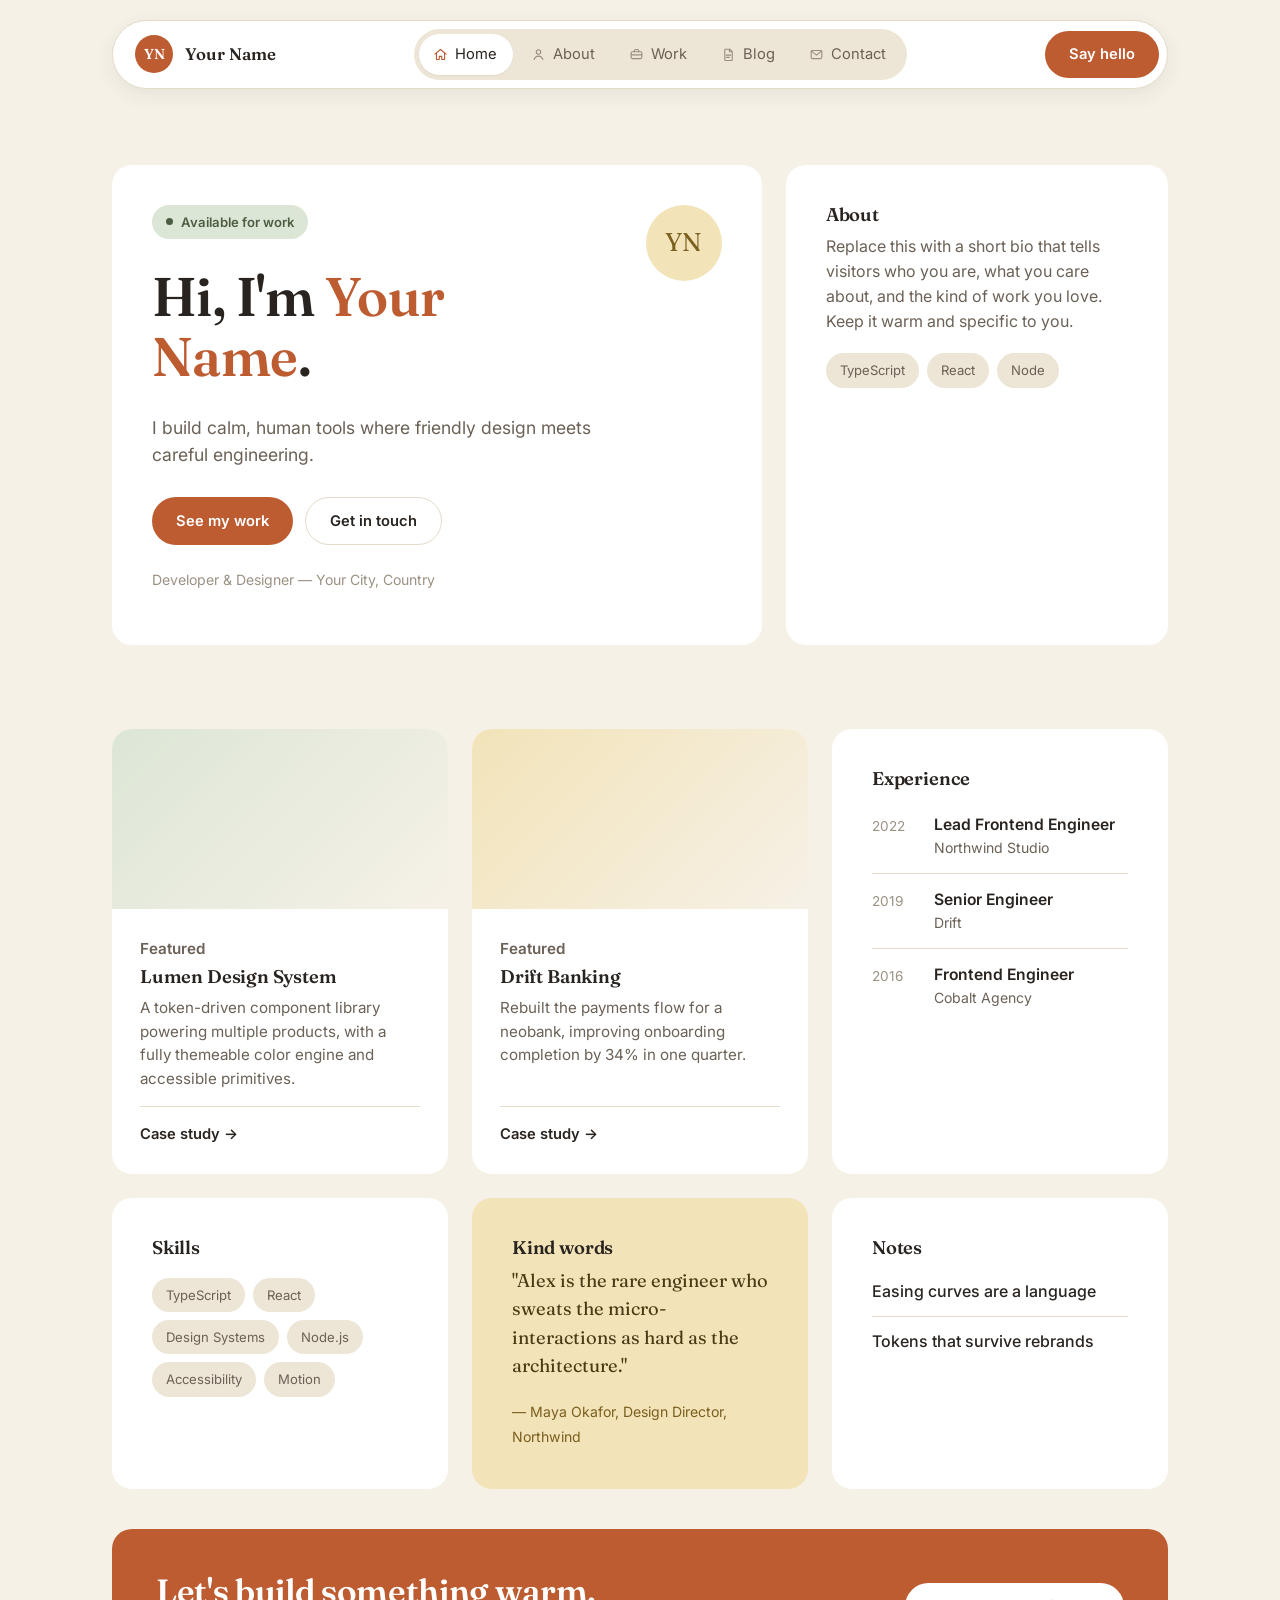
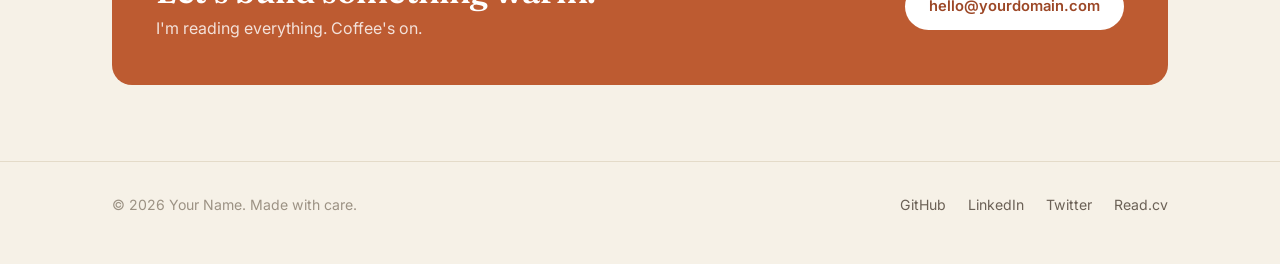
==== index.html @ e86f9ac6 "First Commit" ====
<!DOCTYPE html>
<html lang="en">
<head>
<meta charset="UTF-8">
<meta name="viewport" content="width=device-width, initial-scale=1.0">
<title>Your Name — Developer &amp; Designer</title>
<meta name="description" content="Portfolio of Your Name, a developer and designer building calm, human tools.">
<link rel="preconnect" href="https://fonts.googleapis.com">
<link href="https://fonts.googleapis.com/css2?family=Fraunces:wght@500;600;700&family=Inter:wght@400;500;600;700&display=swap" rel="stylesheet">
<link rel="stylesheet" href="styles.css">
</head>
<body>

<header class="site-header">
  <div class="container">
    <div class="navbar">
      <a href="index.html" class="brand">
      <span class="brand-mark">YN</span>
      <span class="brand-name">Your Name</span>
    </a>
      <nav class="main-nav">
      <a href="index.html" class="active"><svg class="nav-icon" viewBox="0 0 24 24" fill="none" stroke="currentColor" stroke-width="1.8" stroke-linecap="round" stroke-linejoin="round"><path d="M3 11.5 12 4l9 7.5"/><path d="M5.5 10v9a1 1 0 0 0 1 1H9a1 1 0 0 0 1-1v-4h4v4a1 1 0 0 0 1 1h2.5a1 1 0 0 0 1-1v-9"/></svg><span>Home</span></a>
      <a href="about.html"><svg class="nav-icon" viewBox="0 0 24 24" fill="none" stroke="currentColor" stroke-width="1.8" stroke-linecap="round" stroke-linejoin="round"><circle cx="12" cy="8" r="3.5"/><path d="M5 20c1.2-3.6 4-5.5 7-5.5s5.8 1.9 7 5.5"/></svg><span>About</span></a>
      <a href="work.html"><svg class="nav-icon" viewBox="0 0 24 24" fill="none" stroke="currentColor" stroke-width="1.8" stroke-linecap="round" stroke-linejoin="round"><rect x="3.5" y="7.5" width="17" height="11" rx="2"/><path d="M8.5 7.5V6a2 2 0 0 1 2-2h3a2 2 0 0 1 2 2v1.5"/><path d="M3.5 12.5h17"/></svg><span>Work</span></a>
      <a href="blog.html"><svg class="nav-icon" viewBox="0 0 24 24" fill="none" stroke="currentColor" stroke-width="1.8" stroke-linecap="round" stroke-linejoin="round"><path d="M7 3.5h7l4 4v13a1 1 0 0 1-1 1H7a1 1 0 0 1-1-1v-16a1 1 0 0 1 1-1Z"/><path d="M13.5 3.5v4h4"/><path d="M8.5 13h7M8.5 16.5h5"/></svg><span>Blog</span></a>
      <a href="contact.html"><svg class="nav-icon" viewBox="0 0 24 24" fill="none" stroke="currentColor" stroke-width="1.8" stroke-linecap="round" stroke-linejoin="round"><rect x="3.5" y="5.5" width="17" height="13" rx="2"/><path d="M4 6.5l8 6.5 8-6.5"/></svg><span>Contact</span></a>
    </nav>
      <div class="nav-actions">
        <a href="contact.html" class="btn btn-primary">Say hello</a>
        <button class="nav-toggle" aria-label="Toggle menu">
        <span></span><span></span><span></span>
      </button>
      </div>
    </div>
  </div>
</header>
<div class="mobile-menu" id="mobile-menu" aria-hidden="true">
  <div class="mobile-menu-backdrop" data-close></div>
  <div class="mobile-menu-panel">
    <div class="mobile-menu-top">
      <button class="mobile-menu-close" aria-label="Close menu" data-close><svg viewBox="0 0 24 24" fill="none" stroke="currentColor" stroke-width="2" stroke-linecap="round"><path d="M6 6l12 12M18 6 6 18"/></svg></button>
      <div class="mobile-menu-avatar">YN</div>
      <div class="mobile-menu-name">Your Name</div>
      <div class="mobile-menu-tagline">Developer &amp; Designer</div>
    </div>
    <div class="mobile-menu-body">
      <p class="mobile-menu-label">Navigate</p>
      <a href="index.html" class="mobile-menu-link active" data-close>
        <span class="icon-box"><svg viewBox="0 0 24 24" fill="none" stroke="currentColor" stroke-width="1.8" stroke-linecap="round" stroke-linejoin="round"><path d="M3 11.5 12 4l9 7.5"/><path d="M5.5 10v9a1 1 0 0 0 1 1H9a1 1 0 0 0 1-1v-4a1 1 0 0 1 1-1h2a1 1 0 0 1 1 1v4a1 1 0 0 0 1 1h2.5a1 1 0 0 0 1-1v-9"/></svg></span> Home
      </a>
      <a href="about.html" class="mobile-menu-link" data-close>
        <span class="icon-box"><svg viewBox="0 0 24 24" fill="none" stroke="currentColor" stroke-width="1.8" stroke-linecap="round" stroke-linejoin="round"><circle cx="12" cy="8" r="3.3"/><path d="M5 19.5c1.2-3.2 4-5 7-5s5.8 1.8 7 5"/></svg></span> About
      </a>
      <a href="work.html" class="mobile-menu-link" data-close>
        <span class="icon-box"><svg viewBox="0 0 24 24" fill="none" stroke="currentColor" stroke-width="1.8" stroke-linecap="round" stroke-linejoin="round"><rect x="3" y="7.5" width="18" height="11.5" rx="2"/><path d="M8 7.5V6a2 2 0 0 1 2-2h4a2 2 0 0 1 2 2v1.5"/><path d="M3 12.5h18"/></svg></span> Work
      </a>
      <a href="blog.html" class="mobile-menu-link" data-close>
        <span class="icon-box"><svg viewBox="0 0 24 24" fill="none" stroke="currentColor" stroke-width="1.8" stroke-linecap="round" stroke-linejoin="round"><path d="M4 5.5A2 2 0 0 1 6 3.5h5V19H6a2 2 0 0 0-2 2V5.5Z"/><path d="M20 5.5A2 2 0 0 0 18 3.5h-5V19h5a2 2 0 0 1 2 2V5.5Z"/></svg></span> Blog
      </a>
      <a href="contact.html" class="mobile-menu-link" data-close>
        <span class="icon-box"><svg viewBox="0 0 24 24" fill="none" stroke="currentColor" stroke-width="1.8" stroke-linecap="round" stroke-linejoin="round"><rect x="3" y="5.5" width="18" height="13" rx="2"/><path d="m4 7 8 6 8-6"/></svg></span> Contact
      </a>
      <div class="mobile-menu-divider"></div>
      <p class="mobile-menu-label">Connect</p>
      <a href="https://github.com" target="_blank" rel="noopener" class="mobile-menu-link">
        <span class="icon-box"><svg viewBox="0 0 24 24" fill="none" stroke="currentColor" stroke-width="1.8" stroke-linecap="round" stroke-linejoin="round"><path d="M7 17 17 7"/><path d="M9 7h8v8"/></svg></span> GitHub
      </a>
      <a href="https://linkedin.com" target="_blank" rel="noopener" class="mobile-menu-link">
        <span class="icon-box"><svg viewBox="0 0 24 24" fill="none" stroke="currentColor" stroke-width="1.8" stroke-linecap="round" stroke-linejoin="round"><path d="M7 17 17 7"/><path d="M9 7h8v8"/></svg></span> LinkedIn
      </a>
      <a href="https://twitter.com" target="_blank" rel="noopener" class="mobile-menu-link">
        <span class="icon-box"><svg viewBox="0 0 24 24" fill="none" stroke="currentColor" stroke-width="1.8" stroke-linecap="round" stroke-linejoin="round"><path d="M7 17 17 7"/><path d="M9 7h8v8"/></svg></span> Twitter
      </a>
      <a href="https://read.cv" target="_blank" rel="noopener" class="mobile-menu-link">
        <span class="icon-box"><svg viewBox="0 0 24 24" fill="none" stroke="currentColor" stroke-width="1.8" stroke-linecap="round" stroke-linejoin="round"><path d="M7 17 17 7"/><path d="M9 7h8v8"/></svg></span> Read.cv
      </a>
    </div>
    <div class="mobile-menu-footer">
      <a href="contact.html" class="btn btn-primary" data-close>Say hello</a>
      <a href="mailto:hello@yourdomain.com" class="btn btn-secondary">Email me</a>
    </div>
  </div>
</div>
<main>
  <!-- Hero -->
  <section class="hero">
    <div class="container hero-grid">
      <div class="card hero-main">
        <div class="hero-photo">YN</div>
        <span class="badge"><span class="badge-dot"></span> Available for work</span>
        <h1>Hi, I'm <em>Your Name</em>.</h1>
        <p class="hero-sub">I build calm, human tools where friendly design meets careful engineering.</p>
        <div class="hero-actions">
          <a href="work.html" class="btn btn-primary">See my work</a>
          <a href="contact.html" class="btn btn-secondary">Get in touch</a>
        </div>
        <p class="hero-meta">Developer &amp; Designer — Your City, Country</p>
      </div>

      <div class="card hero-about">
        <h3>About</h3>
        <p>Replace this with a short bio that tells visitors who you are, what you care about, and the kind of work you love. Keep it warm and specific to you.</p>
        <div class="tag-row">
          <span class="tag">TypeScript</span>
          <span class="tag">React</span>
          <span class="tag">Node</span>
        </div>
      </div>
    </div>
  </section>

  <!-- Featured work + Experience/Skills -->
  <section>
    <div class="container grid-3">
      <a href="work.html" class="card project-card">
        <div class="project-thumb"></div>
        <div class="project-body">
          <p class="card-eyebrow">Featured</p>
          <h3>Lumen Design System</h3>
          <p>A token-driven component library powering multiple products, with a fully themeable color engine and accessible primitives.</p>
          <span class="project-link">Case study →</span>
        </div>
      </a>

      <a href="work.html" class="card project-card">
        <div class="project-thumb alt"></div>
        <div class="project-body">
          <p class="card-eyebrow">Featured</p>
          <h3>Drift Banking</h3>
          <p>Rebuilt the payments flow for a neobank, improving onboarding completion by 34% in one quarter.</p>
          <span class="project-link">Case study →</span>
        </div>
      </a>

      <div class="card">
        <h3>Experience</h3>
        <div class="timeline-row">
          <span class="timeline-year">2022</span>
          <div>
            <div class="timeline-role">Lead Frontend Engineer</div>
            <div class="timeline-org">Northwind Studio</div>
          </div>
        </div>
        <div class="timeline-row">
          <span class="timeline-year">2019</span>
          <div>
            <div class="timeline-role">Senior Engineer</div>
            <div class="timeline-org">Drift</div>
          </div>
        </div>
        <div class="timeline-row">
          <span class="timeline-year">2016</span>
          <div>
            <div class="timeline-role">Frontend Engineer</div>
            <div class="timeline-org">Cobalt Agency</div>
          </div>
        </div>
      </div>
    </div>

    <div class="container grid-3">
      <div class="card">
        <h3>Skills</h3>
        <div class="tag-row">
          <span class="tag">TypeScript</span>
          <span class="tag">React</span>
          <span class="tag">Design Systems</span>
          <span class="tag">Node.js</span>
          <span class="tag">Accessibility</span>
          <span class="tag">Motion</span>
        </div>
      </div>

      <div class="card quote-card">
        <h3>Kind words</h3>
        <p>"Alex is the rare engineer who sweats the micro-interactions as hard as the architecture."</p>
        <cite>— Maya Okafor, Design Director, Northwind</cite>
      </div>

      <div class="card notes-card">
        <h3>Notes</h3>
        <ul>
          <li><a href="blog.html">Easing curves are a language</a></li>
          <li><a href="blog.html">Tokens that survive rebrands</a></li>
        </ul>
      </div>
    </div>

    <div class="container">
      <div class="cta-banner">
        <div>
          <h2>Let's build something warm.</h2>
          <p>I'm reading everything. Coffee's on.</p>
        </div>
        <a href="mailto:hello@yourdomain.com" class="btn btn-secondary">hello@yourdomain.com</a>
      </div>
    </div>
  </section>
</main>

<footer class="site-footer">
  <div class="container">
    <span class="footer-copy">© 2026 Your Name. Made with care.</span>
    <div class="footer-links">
      <a href="https://github.com" target="_blank" rel="noopener">GitHub</a>
      <a href="https://linkedin.com" target="_blank" rel="noopener">LinkedIn</a>
      <a href="https://twitter.com" target="_blank" rel="noopener">Twitter</a>
      <a href="https://read.cv" target="_blank" rel="noopener">Read.cv</a>
    </div>
  </div>
</footer>

<script src="script.js"></script>
</body>
</html>
---- styles.css ----
/* ============================================
   PORTFOLIO — SHARED STYLESHEET
   Edit the CSS variables below to re-theme
   the whole site from one place.
   ============================================ */

:root {
  /* Colors */
  --bg: #F6F1E7;
  --bg-card: #FFFFFF;
  --bg-card-alt: #EDE6D6;
  --ink: #2A2420;
  --ink-soft: #6B6156;
  --ink-faint: #9C9284;
  --accent: #BD5B31;
  --accent-dark: #9C4726;
  --sage: #DCE6D6;
  --sage-ink: #4B5D42;
  --butter: #F2E3B8;
  --butter-ink: #7A5F1F;
  --line: #E4DBC9;

  /* Type */
  --font-display: "Fraunces", Georgia, "Times New Roman", serif;
  --font-body: "Inter", -apple-system, BlinkMacSystemFont, "Segoe UI", sans-serif;

  /* Layout */
  --max-width: 1120px;
  --radius-lg: 20px;
  --radius-md: 14px;
  --radius-sm: 10px;
  --gap: 24px;
}

* { box-sizing: border-box; }

html {
  scroll-behavior: smooth;
}

body {
  margin: 0;
  background: var(--bg);
  color: var(--ink);
  font-family: var(--font-body);
  font-size: 16px;
  line-height: 1.55;
  -webkit-font-smoothing: antialiased;
}

img { max-width: 100%; display: block; }

a {
  color: inherit;
  text-decoration: none;
}

.container {
  max-width: var(--max-width);
  margin: 0 auto;
  padding: 0 32px;
}

h1, h2, h3, h4 {
  font-family: var(--font-display);
  font-weight: 600;
  line-height: 1.1;
  margin: 0 0 0.5em 0;
  letter-spacing: -0.01em;
}

p { margin: 0 0 1em 0; }

/* ---------- Header / Nav ---------- */

.site-header {
  position: sticky;
  top: 0;
  z-index: 30;
  padding: 20px 0;
  background: linear-gradient(to bottom, var(--bg) 72%, transparent);
}

.navbar {
  display: flex;
  align-items: center;
  justify-content: space-between;
  gap: 20px;
  background: var(--bg-card);
  border: 1px solid var(--line);
  border-radius: 999px;
  padding: 8px 8px 8px 22px;
  box-shadow: 0 6px 20px rgba(42, 36, 32, 0.07);
  position: relative;
}

.nav-actions {
  display: flex;
  align-items: center;
  gap: 6px;
}

/* Hamburger -> X animation */
.nav-toggle {
  position: relative;
  width: 38px;
  height: 38px;
  border-radius: 50%;
}
.nav-toggle span {
  transition: transform 0.25s ease, opacity 0.2s ease;
}
.nav-toggle.active span:nth-child(1) {
  transform: translateY(7px) rotate(45deg);
}
.nav-toggle.active span:nth-child(2) {
  opacity: 0;
}
.nav-toggle.active span:nth-child(3) {
  transform: translateY(-7px) rotate(-45deg);
}

/* ---------- Mobile menu (app-style card) ---------- */

.mobile-menu {
  position: fixed;
  inset: 0;
  z-index: 100;
  display: none;
}
.mobile-menu.open { display: block; }

.mobile-menu-backdrop {
  position: absolute;
  inset: 0;
  background: rgba(31, 25, 20, 0.45);
  opacity: 0;
  transition: opacity 0.25s ease;
}
.mobile-menu.open .mobile-menu-backdrop { opacity: 1; }

.mobile-menu-panel {
  position: absolute;
  top: 84px;
  left: 50%;
  width: min(360px, calc(100% - 32px));
  max-height: calc(100vh - 110px);
  overflow-y: auto;
  background: var(--bg-card);
  border-radius: var(--radius-lg);
  box-shadow: 0 20px 50px rgba(31, 25, 20, 0.25);
  transform: translate(-50%, -12px) scale(0.96);
  opacity: 0;
  transition: transform 0.25s ease, opacity 0.2s ease;
  pointer-events: none;
}
.mobile-menu.open .mobile-menu-panel {
  transform: translate(-50%, 0) scale(1);
  opacity: 1;
  pointer-events: auto;
}

.mobile-menu-top {
  background: linear-gradient(135deg, var(--accent), var(--accent-dark));
  color: #fff;
  padding: 24px 24px 20px;
  border-radius: var(--radius-lg) var(--radius-lg) 0 0;
  position: relative;
}

.mobile-menu-close {
  position: absolute;
  top: 16px;
  right: 16px;
  width: 30px;
  height: 30px;
  border-radius: 50%;
  border: none;
  background: rgba(255,255,255,0.2);
  color: #fff;
  display: flex;
  align-items: center;
  justify-content: center;
  cursor: pointer;
}
.mobile-menu-close svg { width: 15px; height: 15px; }

.mobile-menu-avatar {
  width: 52px;
  height: 52px;
  border-radius: 50%;
  background: rgba(255,255,255,0.18);
  border: 2px solid rgba(255,255,255,0.4);
  display: flex;
  align-items: center;
  justify-content: center;
  font-family: var(--font-display);
  font-weight: 600;
  font-size: 1.1rem;
  margin-bottom: 12px;
}

.mobile-menu-name {
  font-family: var(--font-display);
  font-weight: 600;
  font-size: 1.15rem;
}
.mobile-menu-tagline {
  font-size: 0.85rem;
  color: rgba(255,255,255,0.85);
  margin-top: 2px;
}

.mobile-menu-body { padding: 10px 14px 16px; }

.mobile-menu-label {
  font-size: 0.75rem;
  font-weight: 600;
  text-transform: uppercase;
  letter-spacing: 0.04em;
  color: var(--ink-faint);
  padding: 14px 10px 6px;
}

.mobile-menu-link {
  display: flex;
  align-items: center;
  gap: 12px;
  padding: 12px 10px;
  border-radius: var(--radius-sm);
  font-weight: 500;
  color: var(--ink);
  transition: background 0.15s ease;
}
.mobile-menu-link:hover { background: var(--bg-card-alt); }
.mobile-menu-link.active {
  background: var(--bg-card-alt);
  font-weight: 600;
}
.mobile-menu-link .icon-box {
  width: 34px;
  height: 34px;
  border-radius: 10px;
  background: var(--bg-card-alt);
  display: flex;
  align-items: center;
  justify-content: center;
  flex-shrink: 0;
}
.mobile-menu-link.active .icon-box { background: var(--butter); }
.mobile-menu-link .icon-box svg { width: 17px; height: 17px; color: var(--accent-dark); }

.mobile-menu-divider {
  height: 1px;
  background: var(--line);
  margin: 8px 4px;
}

.mobile-menu-footer {
  display: flex;
  gap: 10px;
  padding: 14px;
  border-top: 1px solid var(--line);
}
.mobile-menu-footer .btn { flex: 1; padding: 12px 14px; font-size: 0.88rem; }

.brand {
  display: flex;
  align-items: center;
  gap: 12px;
  font-family: var(--font-display);
  font-weight: 600;
  font-size: 1.05rem;
}

.brand-mark {
  width: 38px;
  height: 38px;
  border-radius: 50%;
  background: var(--accent);
  color: #fff;
  display: flex;
  align-items: center;
  justify-content: center;
  font-family: var(--font-display);
  font-weight: 600;
  font-size: 0.9rem;
  flex-shrink: 0;
}

.main-nav {
  display: flex;
  align-items: center;
  gap: 4px;
  background: var(--bg-card-alt);
  padding: 5px;
  border-radius: 999px;
}

.main-nav a {
  display: flex;
  align-items: center;
  gap: 7px;
  padding: 9px 16px 9px 14px;
  border-radius: 999px;
  font-size: 0.92rem;
  color: var(--ink-soft);
  transition: background 0.15s ease, color 0.15s ease;
}

.main-nav a .nav-icon {
  width: 15px;
  height: 15px;
  flex-shrink: 0;
  opacity: 0.65;
  transition: opacity 0.15s ease;
}

.main-nav a:hover {
  color: var(--ink);
}
.main-nav a:hover .nav-icon { opacity: 0.9; }

.main-nav a.active {
  background: var(--bg-card);
  color: var(--ink);
  box-shadow: 0 1px 2px rgba(0,0,0,0.06);
}
.main-nav a.active .nav-icon { opacity: 1; color: var(--accent); }

.btn {
  display: inline-flex;
  align-items: center;
  justify-content: center;
  padding: 12px 24px;
  border-radius: 999px;
  font-size: 0.92rem;
  font-weight: 600;
  border: none;
  cursor: pointer;
  transition: transform 0.15s ease, background 0.15s ease;
  white-space: nowrap;
}

.btn:hover { transform: translateY(-1px); }

.btn-primary {
  background: var(--accent);
  color: #fff;
}

.btn-primary:hover { background: var(--accent-dark); }

.btn-secondary {
  background: transparent;
  color: var(--ink);
  border: 1.5px solid var(--line);
}

.btn-secondary:hover { border-color: var(--ink-faint); }

.nav-toggle {
  display: none;
  background: none;
  border: none;
  cursor: pointer;
  padding: 8px;
}
.nav-toggle span {
  display: block;
  width: 22px;
  height: 2px;
  background: var(--ink);
  margin: 5px 0;
}

/* ---------- Hero ---------- */

.hero {
  padding: 56px 0 48px;
}

.hero-grid {
  display: grid;
  grid-template-columns: 1.7fr 1fr;
  gap: var(--gap);
  align-items: stretch;
}

.card {
  background: var(--bg-card);
  border-radius: var(--radius-lg);
  padding: 40px;
}

.hero-main {
  position: relative;
}

.badge {
  display: inline-flex;
  align-items: center;
  gap: 8px;
  background: var(--sage);
  color: var(--sage-ink);
  font-size: 0.82rem;
  font-weight: 600;
  padding: 7px 14px;
  border-radius: 999px;
  margin-bottom: 28px;
}

.badge-dot {
  width: 7px;
  height: 7px;
  border-radius: 50%;
  background: var(--sage-ink);
}

.hero-photo {
  position: absolute;
  top: 40px;
  right: 40px;
  width: 76px;
  height: 76px;
  border-radius: 50%;
  overflow: hidden;
  background: var(--butter);
  display: flex;
  align-items: center;
  justify-content: center;
  font-family: var(--font-display);
  font-size: 1.6rem;
  color: var(--butter-ink);
}

.hero-main h1 {
  font-size: clamp(2.4rem, 5vw, 3.4rem);
  max-width: 11ch;
}

.hero-main h1 em {
  font-style: normal;
  color: var(--accent);
}

.hero-sub {
  color: var(--ink-soft);
  font-size: 1.1rem;
  max-width: 42ch;
  margin-bottom: 28px;
}

.hero-actions {
  display: flex;
  gap: 12px;
  margin-bottom: 24px;
  flex-wrap: wrap;
}

.hero-meta {
  color: var(--ink-faint);
  font-size: 0.88rem;
}

.hero-about h3 {
  font-size: 1.3rem;
}

.hero-about p {
  color: var(--ink-soft);
}

.tag-row {
  display: flex;
  flex-wrap: wrap;
  gap: 8px;
  margin-top: 20px;
}

.tag {
  background: var(--bg-card-alt);
  color: var(--ink-soft);
  font-size: 0.82rem;
  padding: 7px 14px;
  border-radius: 999px;
}

/* ---------- Generic sections / grids ---------- */

section { padding: 12px 0; }

.section-lead {
  padding: 44px 0 8px;
}

.section-lead h2 {
  font-size: clamp(1.8rem, 3vw, 2.4rem);
}

.section-lead p {
  color: var(--ink-soft);
  font-size: 1.05rem;
  max-width: 52ch;
}

.grid-3 {
  display: grid;
  grid-template-columns: repeat(3, 1fr);
  gap: var(--gap);
  margin-top: 24px;
  margin-bottom: 24px;
}

.grid-2 {
  display: grid;
  grid-template-columns: 1fr 1fr;
  gap: var(--gap);
  margin-top: 24px;
  margin-bottom: 24px;
}

.card h3 { font-size: 1.15rem; }

.card-eyebrow {
  color: var(--accent);
  font-size: 0.85rem;
  font-weight: 600;
  margin-bottom: 6px;
}

/* Project card */

.project-card {
  overflow: hidden;
  padding: 0;
  display: flex;
  flex-direction: column;
}

.project-thumb {
  height: 180px;
  background: linear-gradient(135deg, var(--sage), #F6F1E7);
}

.project-thumb.alt {
  background: linear-gradient(135deg, var(--butter), #F6F1E7);
}

.project-body {
  padding: 28px;
  flex: 1;
  display: flex;
  flex-direction: column;
}

.project-body p {
  color: var(--ink-soft);
  font-size: 0.95rem;
}

.project-tags {
  display: flex;
  gap: 8px;
  flex-wrap: wrap;
  margin: 14px 0 18px;
}

.project-link {
  margin-top: auto;
  font-weight: 600;
  font-size: 0.92rem;
  color: var(--ink);
  border-top: 1px solid var(--line);
  padding-top: 16px;
}

.project-link:hover { color: var(--accent); }

/* Quote / notes cards */

.quote-card {
  background: var(--butter);
}

.quote-card p {
  font-size: 1.15rem;
  font-family: var(--font-display);
  color: #4A3A16;
}

.quote-card cite {
  font-style: normal;
  color: var(--butter-ink);
  font-size: 0.88rem;
}

.notes-card ul {
  list-style: none;
  padding: 0;
  margin: 4px 0 0;
}

.notes-card li {
  padding: 12px 0;
  border-bottom: 1px solid var(--line);
  font-weight: 500;
}

.notes-card li:last-child { border-bottom: none; }

/* Timeline (Experience) */

.timeline-row {
  display: flex;
  gap: 18px;
  padding: 14px 0;
  border-bottom: 1px solid var(--line);
}
.timeline-row:last-child { border-bottom: none; padding-bottom: 0; }
.timeline-row:first-child { padding-top: 0; }

.timeline-year {
  color: var(--ink-faint);
  font-size: 0.85rem;
  width: 44px;
  flex-shrink: 0;
  padding-top: 3px;
}

.timeline-role { font-weight: 600; font-size: 0.98rem; }
.timeline-org { color: var(--ink-soft); font-size: 0.88rem; }

/* CTA banner */

.cta-banner {
  background: var(--accent);
  color: #fff;
  border-radius: var(--radius-lg);
  padding: 44px;
  display: flex;
  align-items: center;
  justify-content: space-between;
  gap: 24px;
  flex-wrap: wrap;
  margin: 40px 0;
}

.cta-banner h2 {
  font-size: clamp(1.6rem, 3vw, 2.1rem);
  margin-bottom: 6px;
}

.cta-banner p { color: rgba(255,255,255,0.82); margin: 0; }

.cta-banner .btn-secondary {
  background: #fff;
  color: var(--accent-dark);
  border: none;
}

/* ---------- Footer ---------- */

.site-footer {
  padding: 32px 0 48px;
  border-top: 1px solid var(--line);
  margin-top: 24px;
}

.site-footer .container {
  display: flex;
  justify-content: space-between;
  align-items: center;
  flex-wrap: wrap;
  gap: 12px;
}

.footer-copy {
  color: var(--ink-faint);
  font-size: 0.88rem;
}

.footer-links {
  display: flex;
  gap: 22px;
  font-size: 0.88rem;
  color: var(--ink-soft);
}

.footer-links a:hover { color: var(--accent); }

/* ---------- Page header (non-home pages) ---------- */

.page-hero {
  padding: 20px 0 40px;
}

.page-hero .band {
  height: 90px;
  border-radius: var(--radius-lg);
  background: linear-gradient(120deg, var(--butter), var(--bg-card-alt));
  margin-bottom: -46px;
}

.page-hero .card {
  position: relative;
}

/* About page */

.about-header {
  display: flex;
  align-items: center;
  gap: 20px;
  margin-bottom: 24px;
}

.about-photo {
  width: 84px;
  height: 84px;
  border-radius: 50%;
  background: var(--butter);
  display: flex;
  align-items: center;
  justify-content: center;
  font-family: var(--font-display);
  font-size: 1.7rem;
  color: var(--butter-ink);
  flex-shrink: 0;
}

.about-role {
  color: var(--ink-soft);
  margin: 2px 0 0;
}

.about-body p {
  color: var(--ink-soft);
  font-size: 1.02rem;
}

.about-body h3 {
  margin-top: 32px;
  font-size: 1.2rem;
}

/* Blog list */

.post-row {
  display: flex;
  justify-content: space-between;
  align-items: center;
  gap: 24px;
  margin-bottom: 20px;
}

.post-meta {
  color: var(--accent);
  font-size: 0.82rem;
  font-weight: 600;
  margin-bottom: 8px;
}

.post-row h3 { font-size: 1.3rem; margin-bottom: 6px; }
.post-row p { color: var(--ink-soft); margin: 0; }
.post-read { font-weight: 600; font-size: 0.9rem; flex-shrink: 0; }
.post-read:hover { color: var(--accent); }

/* Contact form */

.contact-wrap {
  max-width: 640px;
  margin: 0 auto;
}

.contact-header {
  text-align: center;
  margin-bottom: 32px;
}

.contact-header p { color: var(--ink-soft); }

.form-row {
  display: grid;
  grid-template-columns: 1fr 1fr;
  gap: 18px;
  margin-bottom: 18px;
}

label {
  display: block;
  font-size: 0.88rem;
  font-weight: 600;
  margin-bottom: 8px;
}

input, textarea {
  width: 100%;
  font-family: var(--font-body);
  font-size: 0.95rem;
  padding: 14px 16px;
  border-radius: var(--radius-sm);
  border: 1.5px solid var(--line);
  background: var(--bg);
  color: var(--ink);
  resize: vertical;
}

input:focus, textarea:focus {
  outline: none;
  border-color: var(--accent);
}

textarea { min-height: 130px; margin-bottom: 20px; }

.form-status {
  margin-top: 14px;
  font-size: 0.9rem;
  color: var(--sage-ink);
  display: none;
}

.contact-footer {
  text-align: center;
  margin-top: 28px;
  color: var(--ink-soft);
  font-size: 0.92rem;
}

.contact-footer a { text-decoration: underline; }

.contact-socials {
  display: flex;
  justify-content: center;
  gap: 20px;
  margin-top: 18px;
  font-size: 0.88rem;
  color: var(--ink-soft);
}

.contact-socials a:hover { color: var(--accent); }

html, body { overflow-x: hidden; }

/* Tablet */
@media (max-width: 860px) {
  .hero-grid, .grid-3, .grid-2 { grid-template-columns: 1fr; }

  .main-nav { display: none; }
  .nav-toggle { display: flex; align-items: center; justify-content: center; }

  .hero-photo { top: 24px; right: 24px; width: 60px; height: 60px; font-size: 1.2rem; }

  .form-row { grid-template-columns: 1fr; }
  .card { padding: 28px; }
  .cta-banner { flex-direction: column; align-items: flex-start; }
}

/* Phone */
@media (max-width: 600px) {
  .container { padding: 0 18px; }

  .navbar { padding: 6px 6px 6px 16px; border-radius: var(--radius-lg); }
  .brand { font-size: 0.95rem; gap: 8px; }
  .brand-mark { width: 32px; height: 32px; font-size: 0.78rem; }
  .nav-actions .btn-primary { padding: 10px 16px; font-size: 0.85rem; }

  .hero-photo { display: none; }
  .card { padding: 22px; }
  .hero-main h1 { font-size: 2.1rem; }
  .hero-sub { font-size: 1rem; }
  .hero-actions { gap: 10px; }
  .hero-actions .btn { flex: 1 1 auto; }

  .section-lead { padding: 32px 0 4px; }

  .cta-banner { padding: 30px 24px; }
  .cta-banner .btn-secondary { width: 100%; word-break: break-word; }

  .post-row { flex-direction: column; align-items: flex-start; gap: 10px; }
  .about-header { flex-direction: column; align-items: flex-start; text-align: left; }
}

@media (max-width: 380px) {
  .brand-name { display: none; }
}
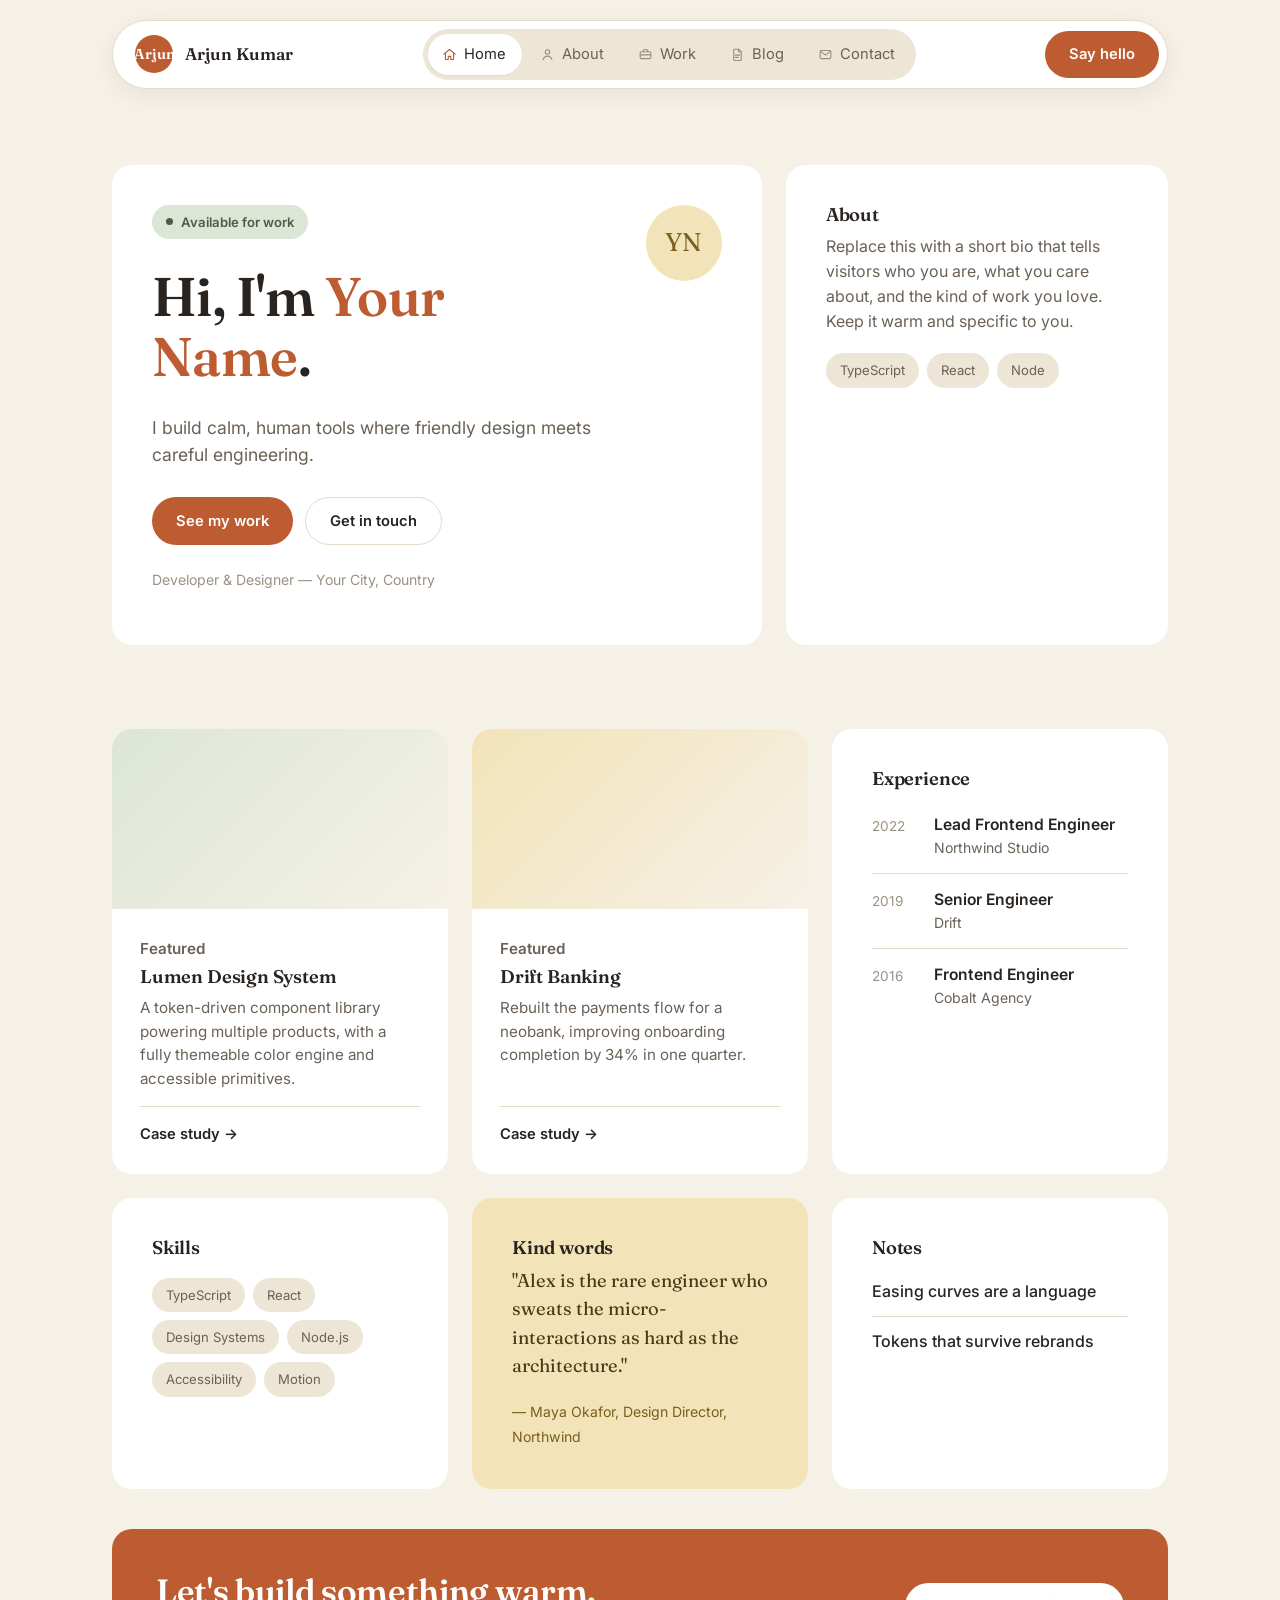
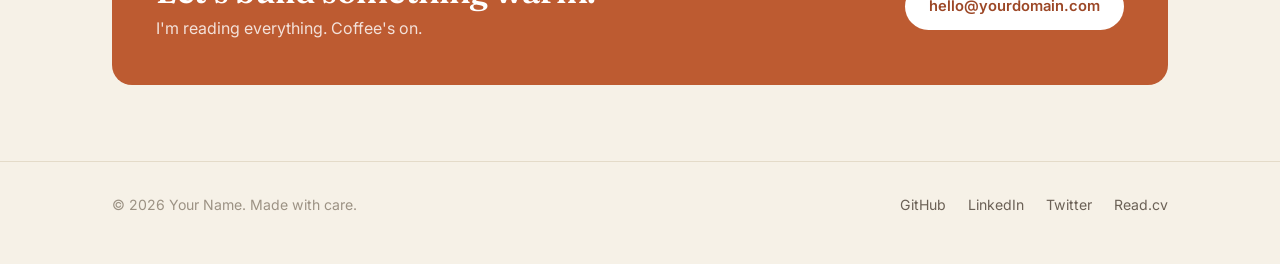
==== commit 78c94480: "Second Commit" ====
--- a/index.html
+++ b/index.html
@@ -15,8 +15,8 @@
   <div class="container">
     <div class="navbar">
       <a href="index.html" class="brand">
-      <span class="brand-mark">YN</span>
-      <span class="brand-name">Your Name</span>
+      <span class="brand-mark">Arjun</span>
+      <span class="brand-name">Arjun Kumar</span>
     </a>
       <nav class="main-nav">
       <a href="index.html" class="active"><svg class="nav-icon" viewBox="0 0 24 24" fill="none" stroke="currentColor" stroke-width="1.8" stroke-linecap="round" stroke-linejoin="round"><path d="M3 11.5 12 4l9 7.5"/><path d="M5.5 10v9a1 1 0 0 0 1 1H9a1 1 0 0 0 1-1v-4h4v4a1 1 0 0 0 1 1h2.5a1 1 0 0 0 1-1v-9"/></svg><span>Home</span></a>
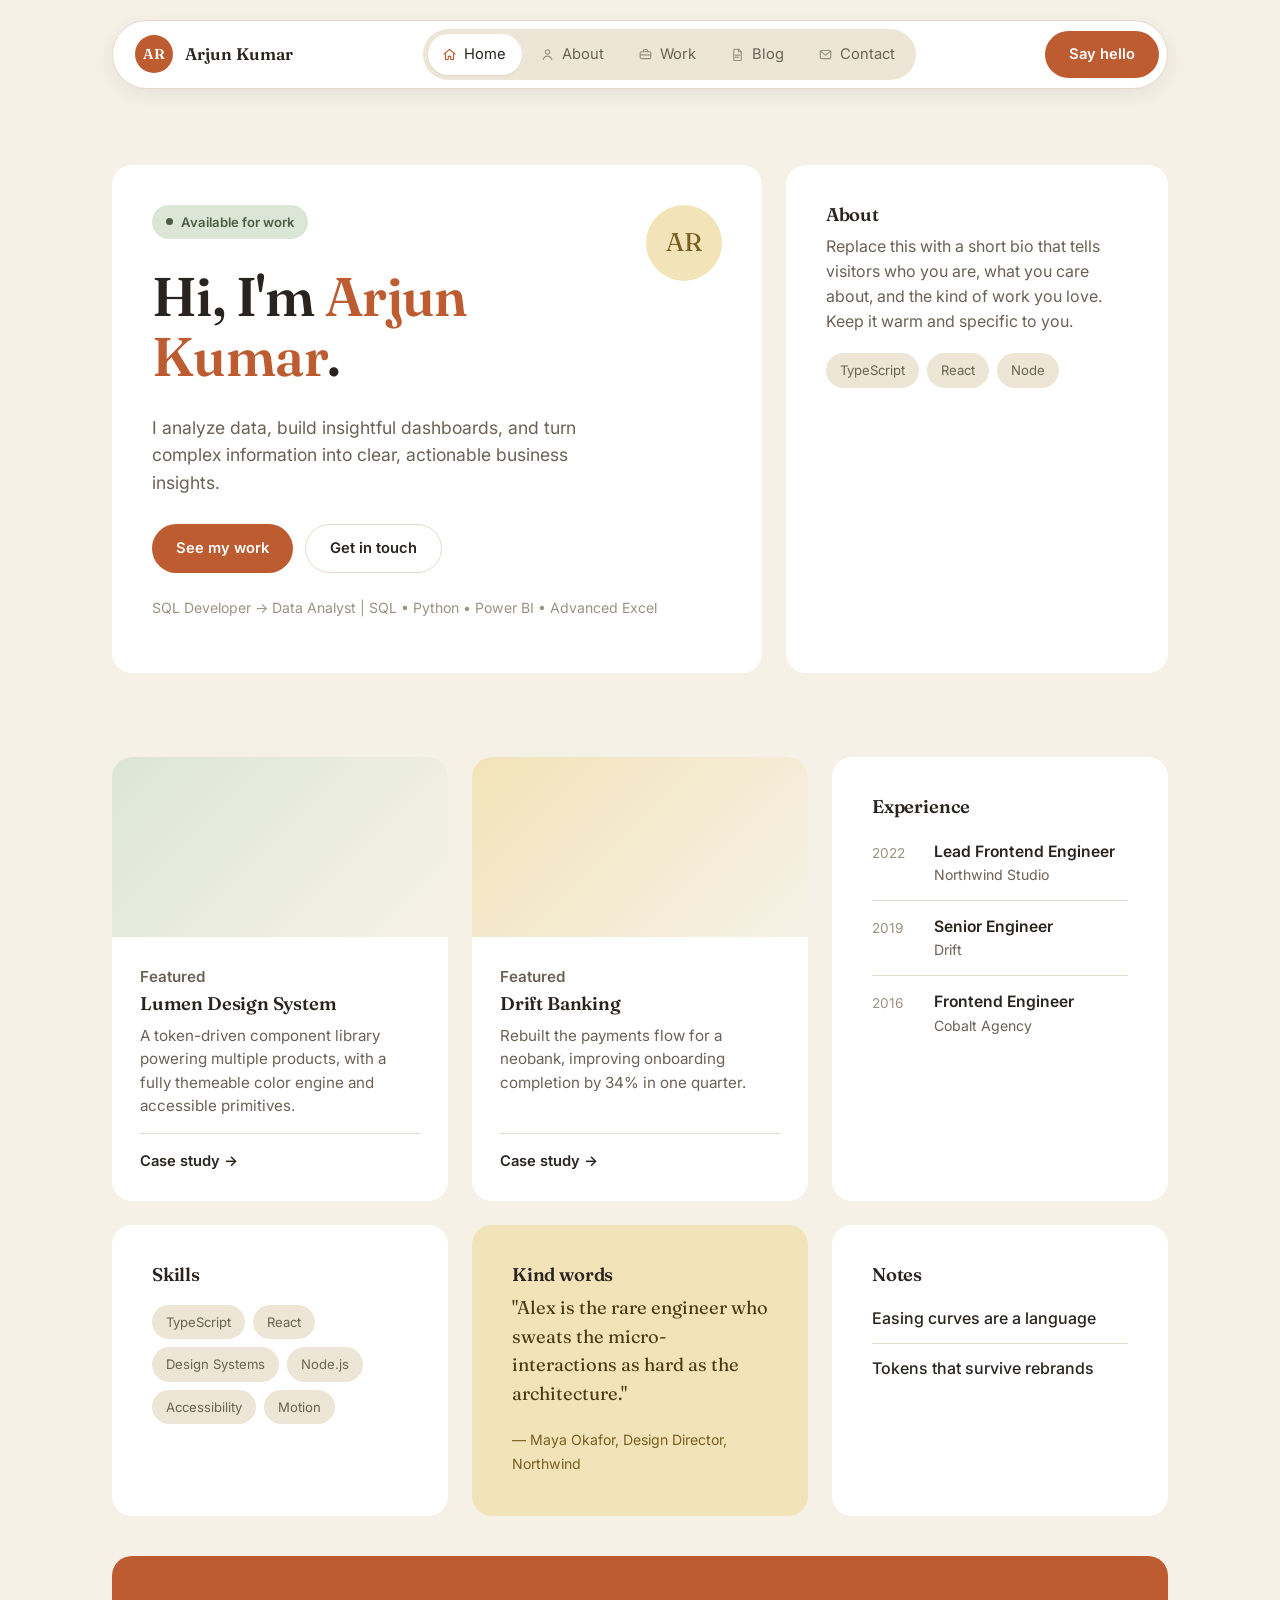
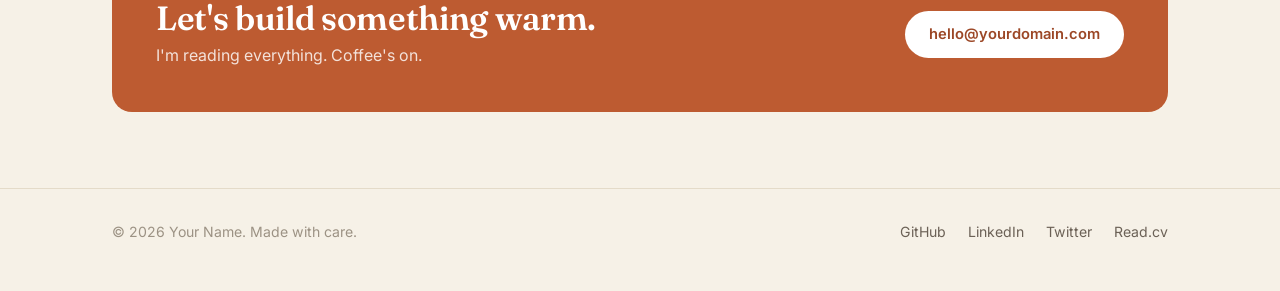
==== commit f8b43e2a: "Third Commit" ====
--- a/index.html
+++ b/index.html
@@ -15,7 +15,7 @@
   <div class="container">
     <div class="navbar">
       <a href="index.html" class="brand">
-      <span class="brand-mark">Arjun</span>
+      <span class="brand-mark">AR</span>
       <span class="brand-name">Arjun Kumar</span>
     </a>
       <nav class="main-nav">
@@ -39,9 +39,9 @@
   <div class="mobile-menu-panel">
     <div class="mobile-menu-top">
       <button class="mobile-menu-close" aria-label="Close menu" data-close><svg viewBox="0 0 24 24" fill="none" stroke="currentColor" stroke-width="2" stroke-linecap="round"><path d="M6 6l12 12M18 6 6 18"/></svg></button>
-      <div class="mobile-menu-avatar">YN</div>
-      <div class="mobile-menu-name">Your Name</div>
-      <div class="mobile-menu-tagline">Developer &amp; Designer</div>
+      <div class="mobile-menu-avatar">AR</div>
+      <div class="mobile-menu-name">Arjun Kumar</div>
+      <div class="mobile-menu-tagline">Data Analyst &amp; SQL Developer</div>
     </div>
     <div class="mobile-menu-body">
       <p class="mobile-menu-label">Navigate</p>
@@ -86,15 +86,16 @@
   <section class="hero">
     <div class="container hero-grid">
       <div class="card hero-main">
-        <div class="hero-photo">YN</div>
+        <div class="hero-photo">AR</div>
         <span class="badge"><span class="badge-dot"></span> Available for work</span>
-        <h1>Hi, I'm <em>Your Name</em>.</h1>
-        <p class="hero-sub">I build calm, human tools where friendly design meets careful engineering.</p>
+        <h1>Hi, I'm <em>Arjun Kumar</em>.</h1>
+        <p class="hero-sub">I analyze data, build insightful dashboards, and turn complex information into clear, actionable business insights.</p>
         <div class="hero-actions">
           <a href="work.html" class="btn btn-primary">See my work</a>
           <a href="contact.html" class="btn btn-secondary">Get in touch</a>
         </div>
-        <p class="hero-meta">Developer &amp; Designer — Your City, Country</p>
+        <p class="hero-meta">SQL Developer → Data Analyst | SQL • Python • Power BI • Advanced Excel</p>
+
       </div>
 
       <div class="card hero-about">
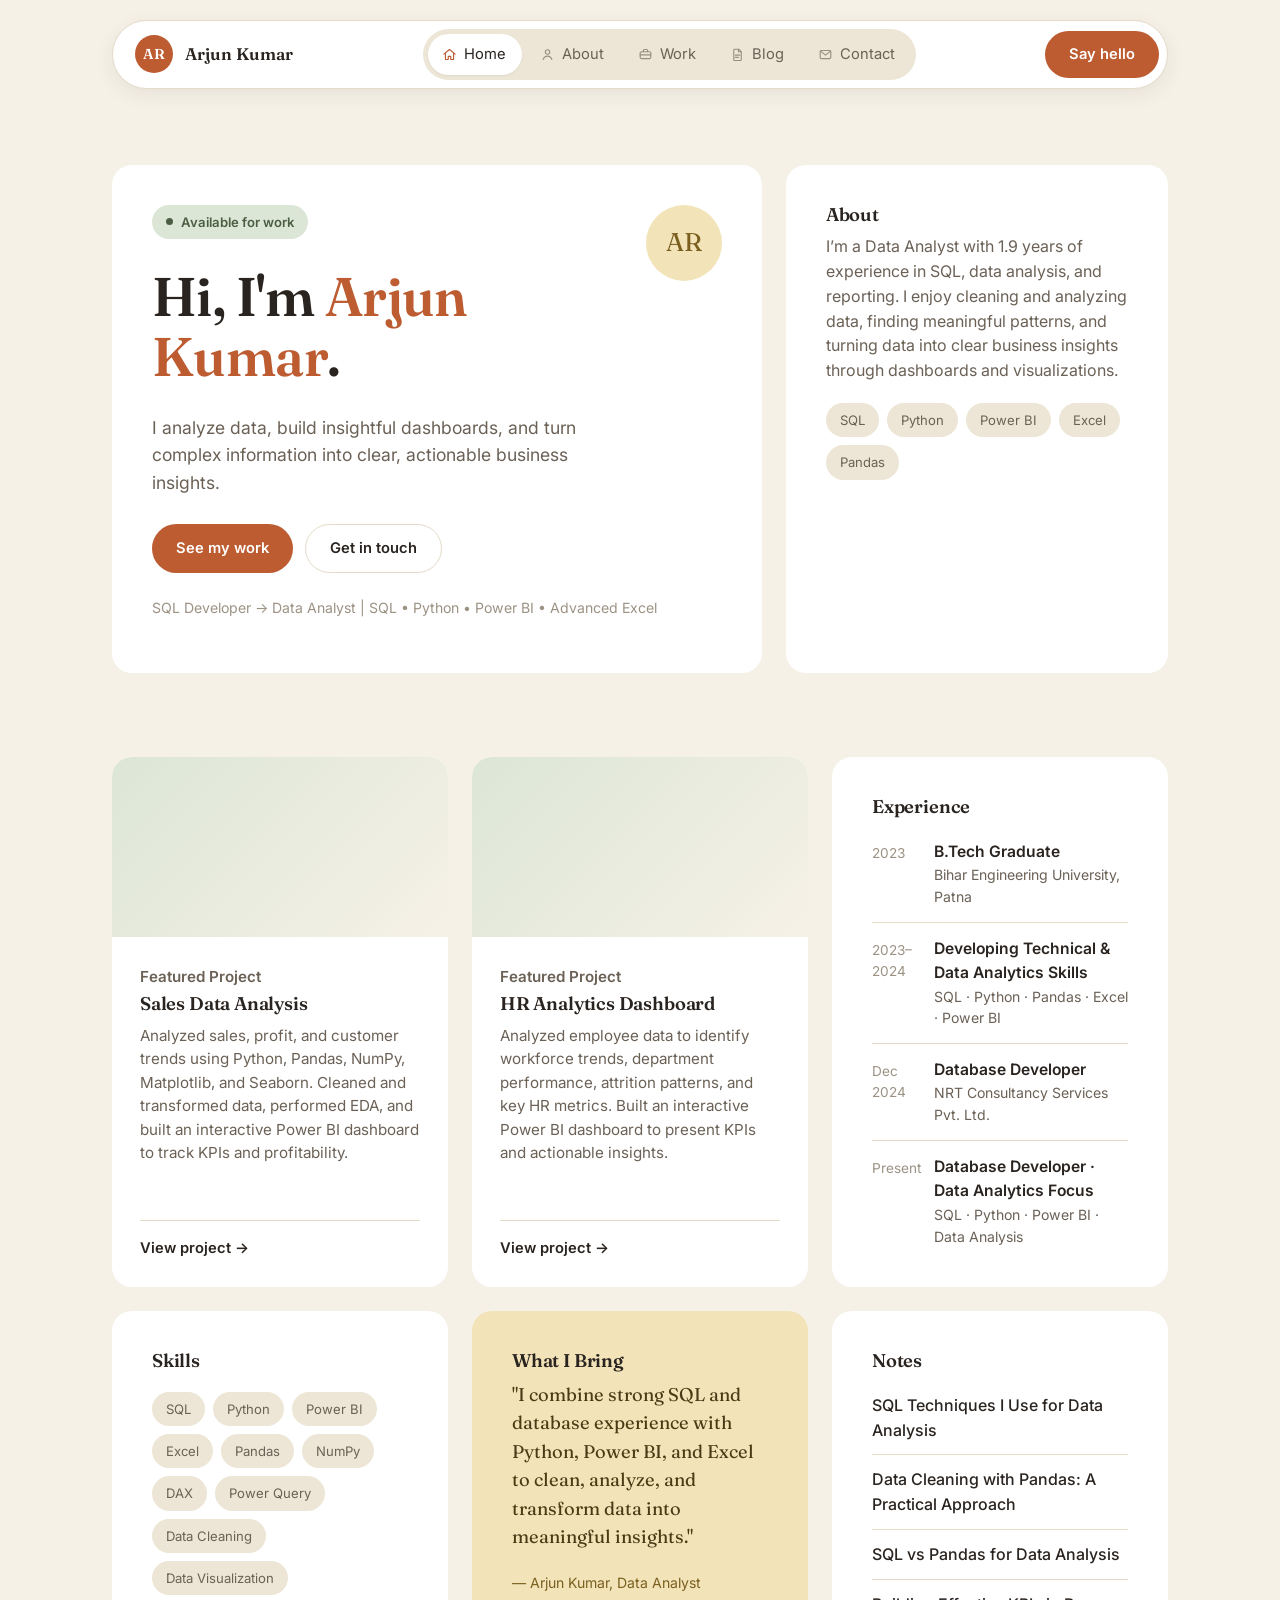
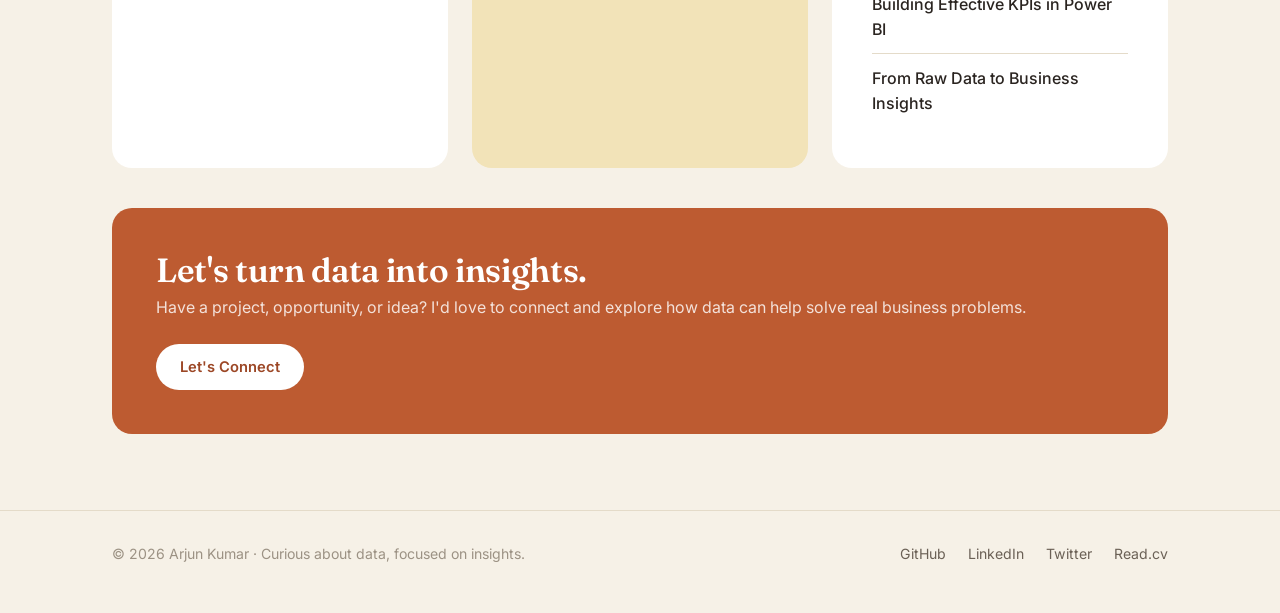
==== commit 9218a1fe: "content modify" ====
--- a/index.html
+++ b/index.html
@@ -3,7 +3,7 @@
 <head>
 <meta charset="UTF-8">
 <meta name="viewport" content="width=device-width, initial-scale=1.0">
-<title>Your Name — Developer &amp; Designer</title>
+<title>Arjun Portfolio</title>
 <meta name="description" content="Portfolio of Your Name, a developer and designer building calm, human tools.">
 <link rel="preconnect" href="https://fonts.googleapis.com">
 <link href="https://fonts.googleapis.com/css2?family=Fraunces:wght@500;600;700&family=Inter:wght@400;500;600;700&display=swap" rel="stylesheet">
@@ -98,102 +98,136 @@
 
       </div>
 
-      <div class="card hero-about">
-        <h3>About</h3>
-        <p>Replace this with a short bio that tells visitors who you are, what you care about, and the kind of work you love. Keep it warm and specific to you.</p>
-        <div class="tag-row">
-          <span class="tag">TypeScript</span>
-          <span class="tag">React</span>
-          <span class="tag">Node</span>
-        </div>
-      </div>
+     <div class="card hero-about">
+  <h3>About</h3>
+  <p>I’m a Data Analyst with 1.9 years of experience in SQL, data analysis, and reporting. I enjoy cleaning and analyzing data, finding meaningful patterns, and turning data into clear business insights through dashboards and visualizations.</p>
+  <div class="tag-row">
+    <span class="tag">SQL</span>
+    <span class="tag">Python</span>
+    <span class="tag">Power BI</span>
+    <span class="tag">Excel</span>
+    <span class="tag">Pandas</span>
+  </div>
+</div>
+
     </div>
   </section>
 
   <!-- Featured work + Experience/Skills -->
   <section>
     <div class="container grid-3">
-      <a href="work.html" class="card project-card">
-        <div class="project-thumb"></div>
-        <div class="project-body">
-          <p class="card-eyebrow">Featured</p>
-          <h3>Lumen Design System</h3>
-          <p>A token-driven component library powering multiple products, with a fully themeable color engine and accessible primitives.</p>
-          <span class="project-link">Case study →</span>
-        </div>
-      </a>
-
-      <a href="work.html" class="card project-card">
-        <div class="project-thumb alt"></div>
-        <div class="project-body">
-          <p class="card-eyebrow">Featured</p>
-          <h3>Drift Banking</h3>
-          <p>Rebuilt the payments flow for a neobank, improving onboarding completion by 34% in one quarter.</p>
-          <span class="project-link">Case study →</span>
-        </div>
-      </a>
+     <a href="work.html" class="card project-card">
+  <div class="project-thumb"></div>
+  <div class="project-body">
+    <p class="card-eyebrow">Featured Project</p>
+    <h3>Sales Data Analysis</h3>
+    <p>Analyzed sales, profit, and customer trends using Python, Pandas, NumPy, Matplotlib, and Seaborn. Cleaned and transformed data, performed EDA, and built an interactive Power BI dashboard to track KPIs and profitability.</p>
+    <span class="project-link">View project →</span>
+  </div>
+</a>
+<!-- 
+<a href="work.html" class="card project-card">
+  <div class="project-thumb alt"></div>
+  <div class="project-body">
+    <p class="card-eyebrow">Featured Project</p>
+    <h3>Employee Management System</h3>
+    <p>Designed an employee management database using Oracle SQL and PL/SQL, developing procedures, functions, packages, and triggers for automated data processing and efficient reporting.</p>
+    <span class="project-link">View project →</span>
+  </div>
+</a> -->
+
+<a href="work.html" class="card project-card">
+  <div class="project-thumb"></div>
+  <div class="project-body">
+    <p class="card-eyebrow">Featured Project</p>
+    <h3>HR Analytics Dashboard</h3>
+    <p>Analyzed employee data to identify workforce trends, department performance, attrition patterns, and key HR metrics. Built an interactive Power BI dashboard to present KPIs and actionable insights.</p>
+    <span class="project-link">View project →</span>
+  </div>
+</a>
+
 
       <div class="card">
         <h3>Experience</h3>
         <div class="timeline-row">
-          <span class="timeline-year">2022</span>
-          <div>
-            <div class="timeline-role">Lead Frontend Engineer</div>
-            <div class="timeline-org">Northwind Studio</div>
-          </div>
-        </div>
-        <div class="timeline-row">
-          <span class="timeline-year">2019</span>
-          <div>
-            <div class="timeline-role">Senior Engineer</div>
-            <div class="timeline-org">Drift</div>
-          </div>
-        </div>
-        <div class="timeline-row">
-          <span class="timeline-year">2016</span>
-          <div>
-            <div class="timeline-role">Frontend Engineer</div>
-            <div class="timeline-org">Cobalt Agency</div>
-          </div>
-        </div>
+  <span class="timeline-year">2023</span>
+  <div>
+    <div class="timeline-role">B.Tech Graduate</div>
+    <div class="timeline-org">Bihar Engineering University, Patna</div>
+  </div>
+</div>
+
+<div class="timeline-row">
+  <span class="timeline-year">2023–2024</span>
+  <div>
+    <div class="timeline-role">Developing Technical & Data Analytics Skills</div>
+    <div class="timeline-org">SQL · Python · Pandas · Excel · Power BI</div>
+  </div>
+</div>
+
+<div class="timeline-row">
+  <span class="timeline-year">Dec 2024</span>
+  <div>
+    <div class="timeline-role">Database Developer</div>
+    <div class="timeline-org">NRT Consultancy Services Pvt. Ltd.</div>
+  </div>
+</div>
+
+<div class="timeline-row">
+  <span class="timeline-year">Present</span>
+  <div>
+    <div class="timeline-role">Database Developer · Data Analytics Focus</div>
+    <div class="timeline-org">SQL · Python · Power BI · Data Analysis</div>
+  </div>
+</div>
       </div>
     </div>
 
     <div class="container grid-3">
       <div class="card">
-        <h3>Skills</h3>
-        <div class="tag-row">
-          <span class="tag">TypeScript</span>
-          <span class="tag">React</span>
-          <span class="tag">Design Systems</span>
-          <span class="tag">Node.js</span>
-          <span class="tag">Accessibility</span>
-          <span class="tag">Motion</span>
-        </div>
-      </div>
+  <h3>Skills</h3>
+  <div class="tag-row">
+    <span class="tag">SQL</span>
+    <span class="tag">Python</span>
+    <span class="tag">Power BI</span>
+    <span class="tag">Excel</span>
+    <span class="tag">Pandas</span>
+    <span class="tag">NumPy</span>
+    <span class="tag">DAX</span>
+    <span class="tag">Power Query</span>
+    <span class="tag">Data Cleaning</span>
+    <span class="tag">Data Visualization</span>
+  </div>
+</div>
+
 
       <div class="card quote-card">
-        <h3>Kind words</h3>
-        <p>"Alex is the rare engineer who sweats the micro-interactions as hard as the architecture."</p>
-        <cite>— Maya Okafor, Design Director, Northwind</cite>
-      </div>
+  <h3>What I Bring</h3>
+  <p>"I combine strong SQL and database experience with Python, Power BI, and Excel to clean, analyze, and transform data into meaningful insights."</p>
+  <cite>— Arjun Kumar, Data Analyst</cite>
+</div>
 
       <div class="card notes-card">
-        <h3>Notes</h3>
-        <ul>
-          <li><a href="blog.html">Easing curves are a language</a></li>
-          <li><a href="blog.html">Tokens that survive rebrands</a></li>
-        </ul>
-      </div>
+  <h3>Notes</h3>
+  <ul>
+    <li><a href="blog.html">SQL Techniques I Use for Data Analysis</a></li>
+    <li><a href="blog.html">Data Cleaning with Pandas: A Practical Approach</a></li>
+    <li><a href="blog.html">SQL vs Pandas for Data Analysis</a></li>
+    <li><a href="blog.html">Building Effective KPIs in Power BI</a></li>
+    <li><a href="blog.html">From Raw Data to Business Insights</a></li>
+  </ul>
+</div>
+
     </div>
 
     <div class="container">
       <div class="cta-banner">
         <div>
-          <h2>Let's build something warm.</h2>
-          <p>I'm reading everything. Coffee's on.</p>
-        </div>
-        <a href="mailto:hello@yourdomain.com" class="btn btn-secondary">hello@yourdomain.com</a>
+  <h2>Let's turn data into insights.</h2>
+  <p>Have a project, opportunity, or idea? I'd love to connect and explore how data can help solve real business problems.</p>
+</div>
+
+<a href="mailto:erarjunkumar427@gmail.com" class="btn btn-secondary">Let's Connect</a>
       </div>
     </div>
   </section>
@@ -201,7 +235,7 @@
 
 <footer class="site-footer">
   <div class="container">
-    <span class="footer-copy">© 2026 Your Name. Made with care.</span>
+   <span class="footer-copy">© 2026 Arjun Kumar · Curious about data, focused on insights.</span>
     <div class="footer-links">
       <a href="https://github.com" target="_blank" rel="noopener">GitHub</a>
       <a href="https://linkedin.com" target="_blank" rel="noopener">LinkedIn</a>
